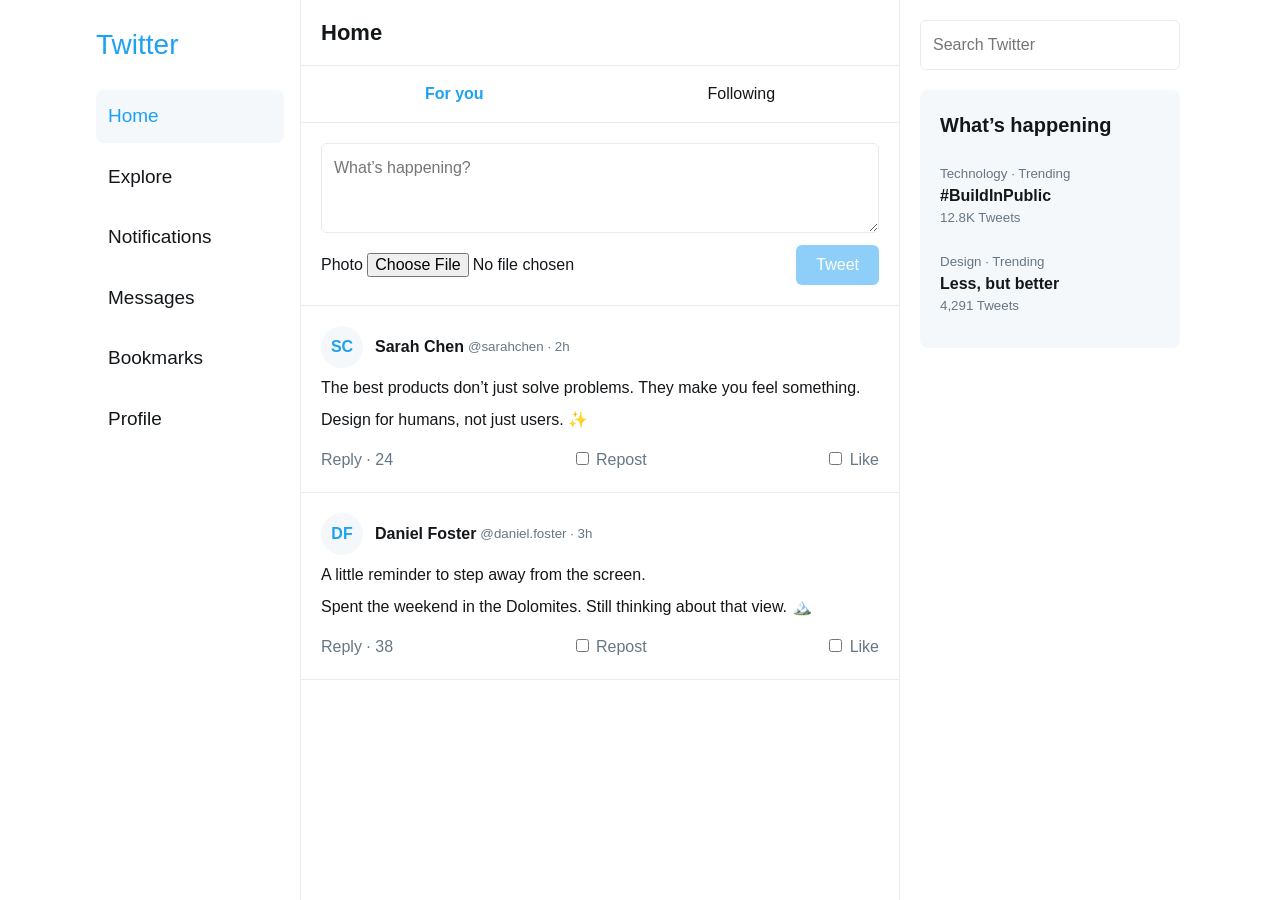
==== index.html @ 6c150bdf "Add files via upload" ====
<!DOCTYPE html>
<html lang="en">
<head>
  <meta charset="UTF-8">
  <meta name="viewport" content="width=device-width, initial-scale=1">
  <title>Home / Twitter</title>
  <link rel="stylesheet" href="style.css">
</head>
<body>
<div class="layout">
  <nav aria-label="Main navigation">
    <a class="logo" href="index.html">Twitter</a>
    <a class="active" href="index.html">Home</a>
    <a href="explore.html">Explore</a>
    <a href="notifications.html">Notifications</a>
    <a href="messages.html">Messages</a>
    <a href="bookmarks.html">Bookmarks</a>
    <a href="profile.html">Profile</a>
  </nav>
  <main>
    <header><h1>Home</h1></header>
    <div class="tabs"><strong>For you</strong><span>Following</span></div>
    <section>
      <textarea aria-label="Tweet draft" placeholder="What’s happening?"></textarea>
      <div class="composer-footer">
        <label>Photo <input type="file" accept="image/*"></label>
        <button disabled>Tweet</button>
      </div>
    </section>
    <article>
      <div class="author">
        <span class="avatar">SC</span><strong>Sarah Chen</strong>
        <small>@sarahchen · 2h</small>
      </div>
      <p>The best products don’t just solve problems. They make you feel something.</p>
      <p>Design for humans, not just users. ✨</p>
      <div class="actions">
        <a href="messages.html">Reply · 24</a>
        <label><input type="checkbox"> Repost</label>
        <label><input type="checkbox"> Like</label>
      </div>
    </article>
    <article>
      <div class="author">
        <span class="avatar">DF</span><strong>Daniel Foster</strong>
        <small>@daniel.foster · 3h</small>
      </div>
      <p>A little reminder to step away from the screen.</p>
      <p>Spent the weekend in the Dolomites. Still thinking about that view. 🏔️</p>
      <div class="actions">
        <a href="messages.html">Reply · 38</a>
        <label><input type="checkbox"> Repost</label>
        <label><input type="checkbox"> Like</label>
      </div>
    </article>
  </main>
  <aside>
    <form action="explore.html">
      <input type="search" name="q" placeholder="Search Twitter" aria-label="Search Twitter">
    </form>
    <section>
      <h2>What’s happening</h2>
      <a class="trend" href="explore.html"><small>Technology · Trending</small><strong>#BuildInPublic</strong><small>12.8K Tweets</small></a>
      <a class="trend" href="explore.html"><small>Design · Trending</small><strong>Less, but better</strong><small>4,291 Tweets</small></a>
    </section>
  </aside>
</div>
</body>
</html>
---- style.css ----
:root {
  --blue: #1da1f2;
  --text: #14171a;
  --muted: #657786;
  --border: #e6ecf0;
  --panel: #f5f8fa;
  --white: #fff;
}

* { box-sizing: border-box; }

body {
  margin: 0;
  color: var(--text);
  background: var(--white);
  font-family: Arial, sans-serif;
  line-height: 1.5;
}

a { color: inherit; text-decoration: none; }
button, input, textarea { font: inherit; }
button { cursor: pointer; }

.layout {
  display: grid;
  grid-template-columns: 220px minmax(0, 600px) 300px;
  max-width: 1120px;
  min-height: 100vh;
  margin: auto;
}

nav { padding: 24px 16px; }
.logo { display: block; color: var(--blue); font-size: 28px; margin-bottom: 24px; }

nav > a:not(.logo) {
  display: block;
  padding: 12px;
  margin-bottom: 8px;
  font-size: 19px;
  border-radius: 8px;
}

nav a:hover, nav a.active { background: var(--panel); color: var(--blue); }

main { min-width: 0; border-inline: 1px solid var(--border); }

header { padding: 16px 20px; border-bottom: 1px solid var(--border); }

h1 { margin: 0; font-size: 22px; }
h2 { margin: 0 0 12px; font-size: 20px; }
p { margin: 8px 0; overflow-wrap: anywhere; }
small, .muted { color: var(--muted); }

section, article { padding: 20px; border-bottom: 1px solid var(--border); }

textarea, input[type="search"], input[type="text"] {
  display: block;
  width: 100%;
  padding: 12px;
  border: 1px solid var(--border);
  border-radius: 6px;
  background: var(--white);
}

textarea { min-height: 90px; resize: vertical; }

button {
  border: 0;
  border-radius: 6px;
  background: var(--blue);
  color: var(--white);
  padding: 8px 20px;
}

button:disabled { opacity: .5; cursor: not-allowed; }

.composer-footer {
  display: flex;
  justify-content: space-between;
  align-items: center;
  margin-top: 12px;
}

.avatar {
  display: inline-flex;
  align-items: center;
  justify-content: center;
  width: 42px;
  height: 42px;
  border-radius: 50%;
  background: var(--panel);
  color: var(--blue);
  font-weight: bold;
  margin-right: 8px;
}

.author { display: flex; align-items: center; flex-wrap: wrap; gap: 4px; }

.actions {
  display: flex;
  justify-content: space-between;
  gap: 8px;
  margin-top: 16px;
  color: var(--muted);
}

.actions label { cursor: pointer; }
.actions label:has(input:checked) { color: var(--blue); }

aside { padding: 20px; }
aside section { margin-top: 20px; background: var(--panel); border: 0; border-radius: 8px; }

.trend { display: block; padding: 12px 0; }
.trend strong, .trend small { display: block; }

.tabs {
  display: flex;
  justify-content: space-around;
  gap: 8px;
  padding: 16px;
  border-bottom: 1px solid var(--border);
}

.tabs strong { color: var(--blue); }

@media (max-width: 1050px) {
  .layout { grid-template-columns: 200px minmax(0, 600px); justify-content: center; }
  aside { display: none; }
}

@media (max-width: 600px) {
  .layout { display: block; }
  nav { display: flex; overflow-x: auto; gap: 8px; padding: 8px; border-bottom: 1px solid var(--border); }
  nav .logo { display: none; }
  nav > a:not(.logo) { margin: 0; padding: 8px; font-size: 14px; white-space: nowrap; }
  main { border: 0; }
  .author small { width: 100%; }
}
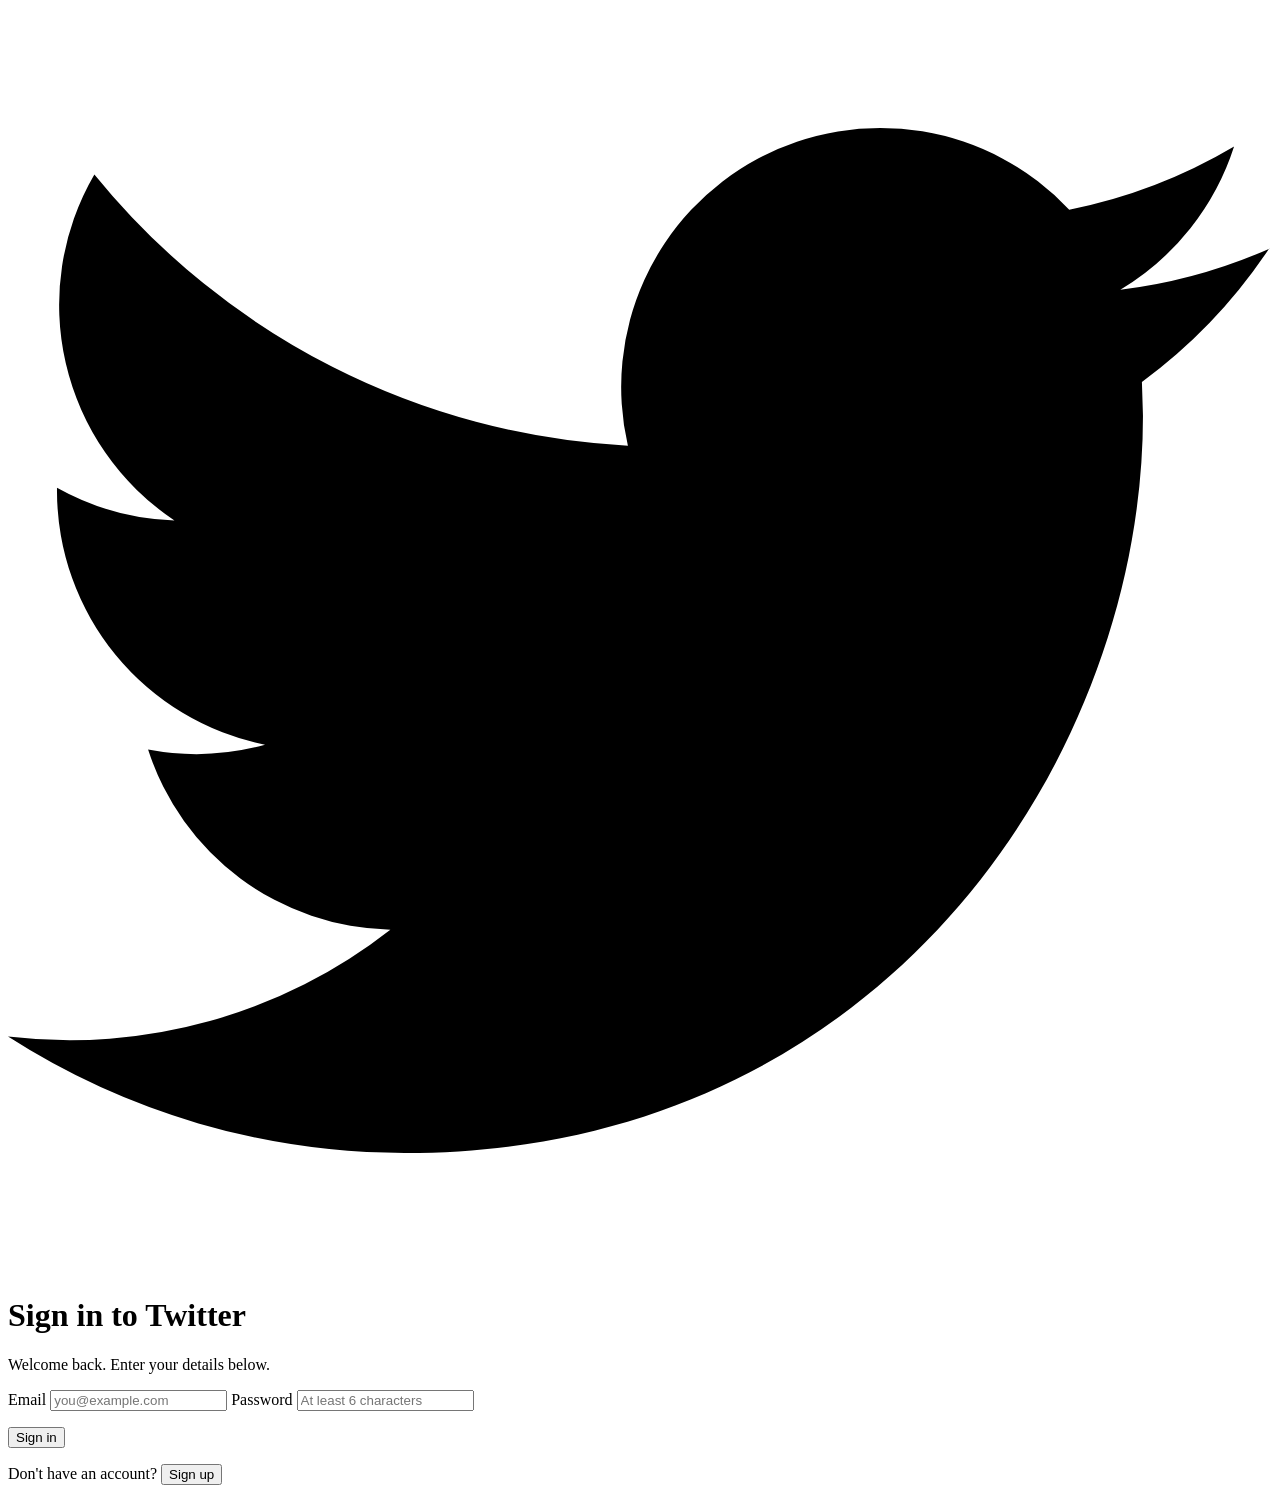
==== commit fb69bcb8: "Add files via upload" ====
--- a/index.html
+++ b/index.html
@@ -1,69 +1,59 @@
+
 <!DOCTYPE html>
 <html lang="en">
 <head>
-  <meta charset="UTF-8">
-  <meta name="viewport" content="width=device-width, initial-scale=1">
-  <title>Home / Twitter</title>
-  <link rel="stylesheet" href="style.css">
+    <meta charset="UTF-8">
+    <meta name="viewport" content="width=device-width, initial-scale=1.0">
+    <title>Sign in / Twitter</title>
+    <link rel="stylesheet" href="signin.css">
 </head>
 <body>
-<div class="layout">
-  <nav aria-label="Main navigation">
-    <a class="logo" href="index.html">Twitter</a>
-    <a class="active" href="index.html">Home</a>
-    <a href="explore.html">Explore</a>
-    <a href="notifications.html">Notifications</a>
-    <a href="messages.html">Messages</a>
-    <a href="bookmarks.html">Bookmarks</a>
-    <a href="profile.html">Profile</a>
-  </nav>
-  <main>
-    <header><h1>Home</h1></header>
-    <div class="tabs"><strong>For you</strong><span>Following</span></div>
-    <section>
-      <textarea aria-label="Tweet draft" placeholder="What’s happening?"></textarea>
-      <div class="composer-footer">
-        <label>Photo <input type="file" accept="image/*"></label>
-        <button disabled>Tweet</button>
-      </div>
-    </section>
-    <article>
-      <div class="author">
-        <span class="avatar">SC</span><strong>Sarah Chen</strong>
-        <small>@sarahchen · 2h</small>
-      </div>
-      <p>The best products don’t just solve problems. They make you feel something.</p>
-      <p>Design for humans, not just users. ✨</p>
-      <div class="actions">
-        <a href="messages.html">Reply · 24</a>
-        <label><input type="checkbox"> Repost</label>
-        <label><input type="checkbox"> Like</label>
-      </div>
-    </article>
-    <article>
-      <div class="author">
-        <span class="avatar">DF</span><strong>Daniel Foster</strong>
-        <small>@daniel.foster · 3h</small>
-      </div>
-      <p>A little reminder to step away from the screen.</p>
-      <p>Spent the weekend in the Dolomites. Still thinking about that view. 🏔️</p>
-      <div class="actions">
-        <a href="messages.html">Reply · 38</a>
-        <label><input type="checkbox"> Repost</label>
-        <label><input type="checkbox"> Like</label>
-      </div>
-    </article>
-  </main>
-  <aside>
-    <form action="explore.html">
-      <input type="search" name="q" placeholder="Search Twitter" aria-label="Search Twitter">
+
+<div class="card">
+
+    <svg class="logo" viewBox="0 0 24 24" aria-label="Twitter">
+        <path fill="currentColor" d="M23.95 4.57a10 10 0 0 1-2.83.78 4.93 4.93 0 0 0 2.16-2.72 9.99 9.99 0 0 1-3.13 1.2 4.92 4.92 0 0 0-8.38 4.48A13.97 13.97 0 0 1 1.64 3.16a4.92 4.92 0 0 0 1.52 6.57 4.9 4.9 0 0 1-2.23-.62v.06a4.92 4.92 0 0 0 3.95 4.82 4.94 4.94 0 0 1-2.22.09 4.93 4.93 0 0 0 4.6 3.42A9.87 9.87 0 0 1 0 19.53a13.94 13.94 0 0 0 7.55 2.21c9.05 0 14-7.5 14-14l-.02-.64a10.01 10.01 0 0 0 2.42-2.54Z"/>
+    </svg>
+
+    <h1 id="title">Sign in to Twitter</h1>
+
+    <p class="sub" id="subtitle">
+        Welcome back. Enter your details below.
+    </p>
+
+    <form id="authForm" novalidate>
+
+        <label id="nameField" style="display:none">
+            Name
+            <input type="text" id="name" placeholder="Your full name">
+        </label>
+
+        <label>
+            Email
+            <input type="email" id="email" placeholder="you@example.com">
+        </label>
+
+        <label>
+            Password
+            <input type="password" id="password" placeholder="At least 6 characters">
+        </label>
+
+        <p class="error" id="error"></p>
+
+        <p class="notice" id="notice"></p>
+
+        <button type="submit" id="submitBtn">Sign in</button>
+
     </form>
-    <section>
-      <h2>What’s happening</h2>
-      <a class="trend" href="explore.html"><small>Technology · Trending</small><strong>#BuildInPublic</strong><small>12.8K Tweets</small></a>
-      <a class="trend" href="explore.html"><small>Design · Trending</small><strong>Less, but better</strong><small>4,291 Tweets</small></a>
-    </section>
-  </aside>
+
+    <p class="switch">
+        <span id="switchText">Don't have an account?</span>
+        <button type="button" id="switchBtn">Sign up</button>
+    </p>
+
 </div>
+
+<script src="signin.js"></script>
+
 </body>
 </html>
